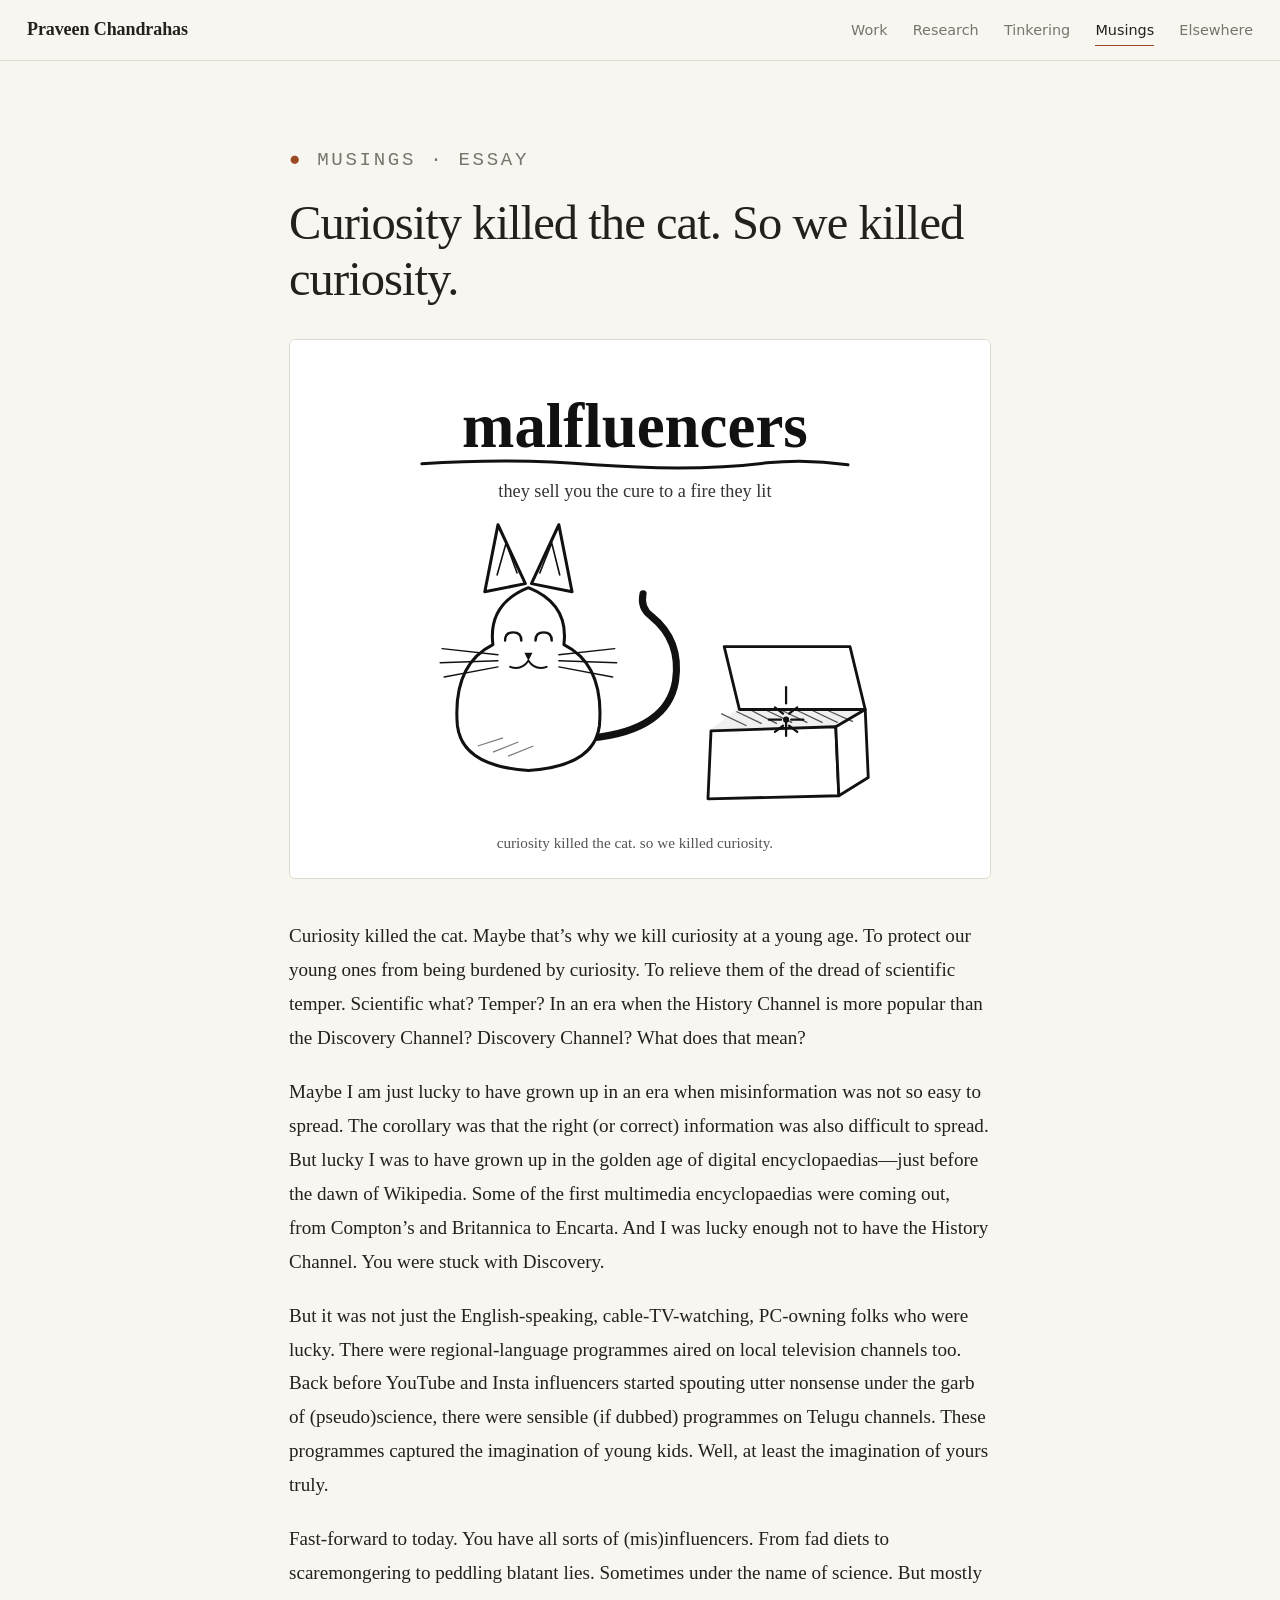
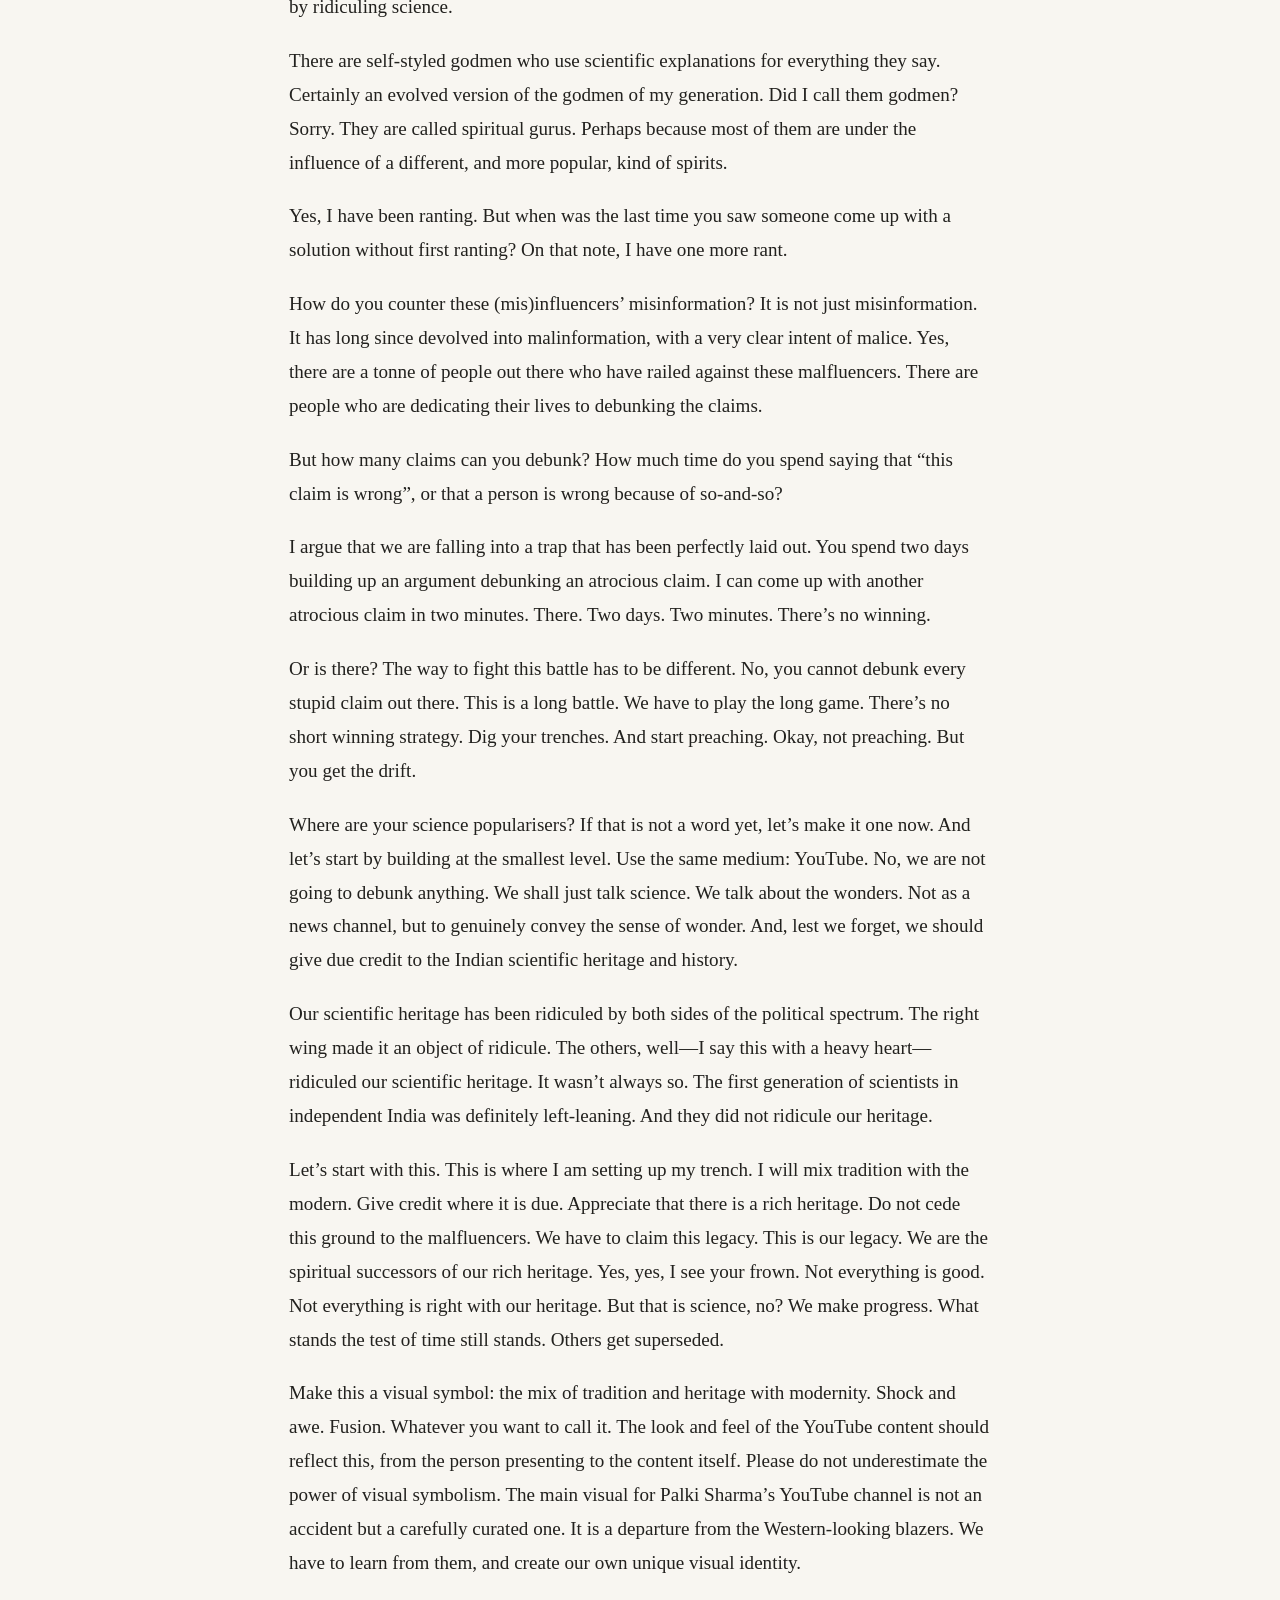
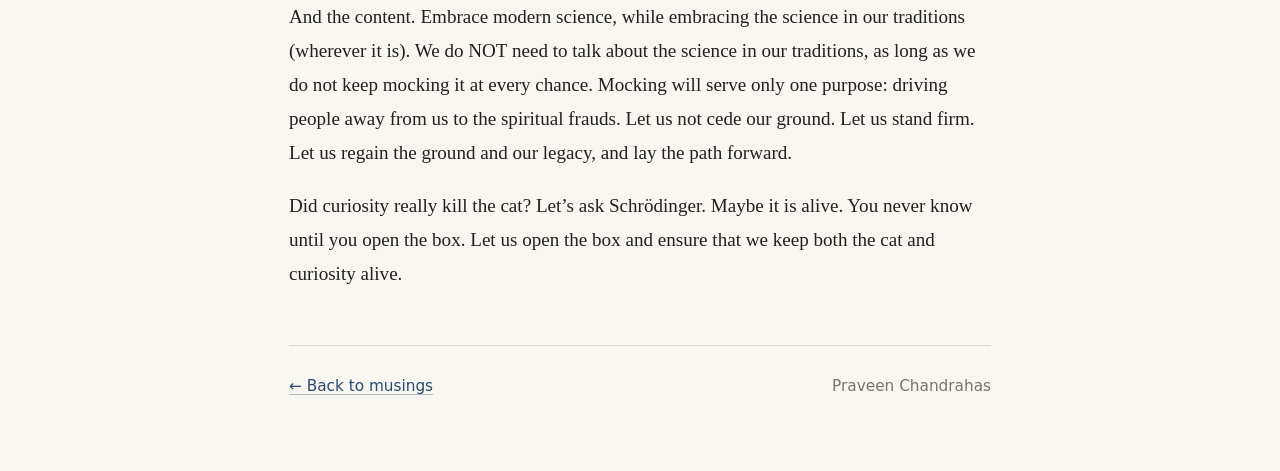
==== musings/curiosity-killed-the-cat.html @ 6cf4b05b "Add Musings section and first essay - Move shared styles to style.css - Add Musings card to the home" ====
<!doctype html>
<html lang="en">
<head>
<meta charset="utf-8">
<meta name="viewport" content="width=device-width, initial-scale=1">
<title>Curiosity killed the cat. So we killed curiosity. · Praveen Chandrahas</title>
<meta name="description" content="Debunking can't keep up with the claims. A case for playing the long game instead: keep science, and the wonder of it, alive in the open.">
<link rel="stylesheet" href="../style.css">
</head>
<body>

<header class="bar">
  <div class="bar-in">
    <a class="brand" href="../index.html">Praveen Chandrahas</a>
    <nav>
      <a href="../index.html#work">Work</a>
      <a href="../index.html#research">Research</a>
      <a href="../index.html#tinkering">Tinkering</a>
      <a href="../index.html#musings" class="on">Musings</a>
      <a href="../index.html#elsewhere">Elsewhere</a>
    </nav>
  </div>
</header>

<article class="article">
  <p class="eyebrow"><b>●</b> Musings · Essay</p>
  <h1>Curiosity killed the cat. So we killed curiosity.</h1>

  <figure>
    <img class="sketch" src="../assets/malfluencers-sketch.svg" alt="Ink sketch of a smiling cat beside an open box with a spark of light inside, under the word malfluencers">
  </figure>

  <p>Curiosity killed the cat. Maybe that’s why we kill curiosity at a young age. To protect our young ones from being burdened by curiosity. To relieve them of the dread of scientific temper. Scientific what? Temper? In an era when the History Channel is more popular than the Discovery Channel? Discovery Channel? What does that mean?</p>

  <p>Maybe I am just lucky to have grown up in an era when misinformation was not so easy to spread. The corollary was that the right (or correct) information was also difficult to spread. But lucky I was to have grown up in the golden age of digital encyclopaedias—just before the dawn of Wikipedia. Some of the first multimedia encyclopaedias were coming out, from Compton’s and Britannica to Encarta. And I was lucky enough not to have the History Channel. You were stuck with Discovery.</p>

  <p>But it was not just the English-speaking, cable-TV-watching, PC-owning folks who were lucky. There were regional-language programmes aired on local television channels too. Back before YouTube and Insta influencers started spouting utter nonsense under the garb of (pseudo)science, there were sensible (if dubbed) programmes on Telugu channels. These programmes captured the imagination of young kids. Well, at least the imagination of yours truly.</p>

  <p>Fast-forward to today. You have all sorts of (mis)influencers. From fad diets to scaremongering to peddling blatant lies. Sometimes under the name of science. But mostly by ridiculing science.</p>

  <p>There are self-styled godmen who use scientific explanations for everything they say. Certainly an evolved version of the godmen of my generation. Did I call them godmen? Sorry. They are called spiritual gurus. Perhaps because most of them are under the influence of a different, and more popular, kind of spirits.</p>

  <p>Yes, I have been ranting. But when was the last time you saw someone come up with a solution without first ranting? On that note, I have one more rant.</p>

  <p>How do you counter these (mis)influencers’ misinformation? It is not just misinformation. It has long since devolved into malinformation, with a very clear intent of malice. Yes, there are a tonne of people out there who have railed against these malfluencers. There are people who are dedicating their lives to debunking the claims.</p>

  <p>But how many claims can you debunk? How much time do you spend saying that “this claim is wrong”, or that a person is wrong because of so-and-so?</p>

  <p>I argue that we are falling into a trap that has been perfectly laid out. You spend two days building up an argument debunking an atrocious claim. I can come up with another atrocious claim in two minutes. There. Two days. Two minutes. There’s no winning.</p>

  <p>Or is there? The way to fight this battle has to be different. No, you cannot debunk every stupid claim out there. This is a long battle. We have to play the long game. There’s no short winning strategy. Dig your trenches. And start preaching. Okay, not preaching. But you get the drift.</p>

  <p>Where are your science popularisers? If that is not a word yet, let’s make it one now. And let’s start by building at the smallest level. Use the same medium: YouTube. No, we are not going to debunk anything. We shall just talk science. We talk about the wonders. Not as a news channel, but to genuinely convey the sense of wonder. And, lest we forget, we should give due credit to the Indian scientific heritage and history.</p>

  <p>Our scientific heritage has been ridiculed by both sides of the political spectrum. The right wing made it an object of ridicule. The others, well—I say this with a heavy heart—ridiculed our scientific heritage. It wasn’t always so. The first generation of scientists in independent India was definitely left-leaning. And they did not ridicule our heritage.</p>

  <p>Let’s start with this. This is where I am setting up my trench. I will mix tradition with the modern. Give credit where it is due. Appreciate that there is a rich heritage. Do not cede this ground to the malfluencers. We have to claim this legacy. This is our legacy. We are the spiritual successors of our rich heritage. Yes, yes, I see your frown. Not everything is good. Not everything is right with our heritage. But that is science, no? We make progress. What stands the test of time still stands. Others get superseded.</p>

  <p>Make this a visual symbol: the mix of tradition and heritage with modernity. Shock and awe. Fusion. Whatever you want to call it. The look and feel of the YouTube content should reflect this, from the person presenting to the content itself. Please do not underestimate the power of visual symbolism. The main visual for Palki Sharma’s YouTube channel is not an accident but a carefully curated one. It is a departure from the Western-looking blazers. We have to learn from them, and create our own unique visual identity.</p>

  <p>And the content. Embrace modern science, while embracing the science in our traditions (wherever it is). We do NOT need to talk about the science in our traditions, as long as we do not keep mocking it at every chance. Mocking will serve only one purpose: driving people away from us to the spiritual frauds. Let us not cede our ground. Let us stand firm. Let us regain the ground and our legacy, and lay the path forward.</p>

  <p>Did curiosity really kill the cat? Let’s ask Schrödinger. Maybe it is alive. You never know until you open the box. Let us open the box and ensure that we keep both the cat and curiosity alive.</p>

  <div class="end">
    <a href="../index.html#musings">← Back to musings</a>
    <span>Praveen Chandrahas</span>
  </div>
</article>

</body>
</html>
---- style.css ----
:root {
  --bg: #f8f6f1;
  --bg-soft: #f1eee6;
  --card: #fcfbf8;
  --fg: #22211e;
  --muted: #77746b;
  --rule: #dedacd;
  --accent: #9a4a22;
  --link: #2b4a6f;
  --serif: "Iowan Old Style", "Palatino Linotype", Palatino, "Book Antiqua", Georgia, serif;
  --sans: ui-sans-serif, system-ui, -apple-system, "Segoe UI", Roboto, sans-serif;
  --mono: ui-monospace, "SF Mono", Menlo, Consolas, monospace;
}
@media (prefers-color-scheme: dark) {
  :root {
    --bg: #141418;
    --bg-soft: #1a1a1f;
    --card: #191920;
    --fg: #e8e5dc;
    --muted: #9a978c;
    --rule: #2a2a31;
    --accent: #e0a77c;
    --link: #94b4d8;
  }
}
* { box-sizing: border-box; }
html { font-size: clamp(18px, 0.6vw + 8px, 20px); scroll-behavior: smooth; scroll-padding-top: 4.5rem; }
body {
  margin: 0; background: var(--bg); color: var(--fg);
  font-family: var(--serif); line-height: 1.7; -webkit-font-smoothing: antialiased;
}
::selection { background: var(--accent); color: var(--bg); }
a { color: var(--link); text-decoration: underline; text-decoration-color: color-mix(in srgb, var(--link) 35%, transparent); text-underline-offset: 3px; transition: color .15s, text-decoration-color .15s; }
a:hover { color: var(--accent); text-decoration-color: var(--accent); }

/* top bar */
.bar {
  position: sticky; top: 0; z-index: 10;
  background: color-mix(in srgb, var(--bg) 88%, transparent);
  backdrop-filter: blur(8px); -webkit-backdrop-filter: blur(8px);
  border-bottom: 1px solid var(--rule);
}
.bar-in {
  max-width: 78rem; margin: 0 auto; padding: .8rem 1.5rem;
  display: flex; align-items: baseline; justify-content: space-between; gap: 1rem; flex-wrap: wrap;
}
.brand { font-size: 1rem; font-weight: 600; color: var(--fg); text-decoration: none; letter-spacing: -.005em; }
nav { display: flex; gap: 1.4rem; font-family: var(--sans); font-size: .8rem; flex-wrap: wrap; }
nav a { color: var(--muted); text-decoration: none; padding-bottom: 2px; border-bottom: 1px solid transparent; }
nav a:hover, nav a.on { color: var(--fg); border-bottom-color: var(--accent); }

.wrap { max-width: 78rem; margin: 0 auto; padding: 0 1.5rem; }

/* hero */
.hero {
  padding: 3.75rem 0 3rem;
  display: grid; grid-template-columns: minmax(0, 1fr) minmax(0, 32rem);
  gap: 3rem; align-items: center;
}
.motif {
  order: 2; width: 100%; height: 21rem;
  color: var(--accent); opacity: .24; pointer-events: none;
  -webkit-mask-image: linear-gradient(to right, transparent, #000 28%);
  mask-image: linear-gradient(to right, transparent, #000 28%);
}
.motif path { vector-effect: non-scaling-stroke; }
.hero-in { max-width: 44rem; }
.eyebrow { font-family: var(--mono); font-size: .72rem; letter-spacing: .14em; text-transform: uppercase; color: var(--muted); margin: 0 0 1.25rem; }
.eyebrow b { color: var(--accent); font-weight: 500; }
h1 { font-size: clamp(2.2rem, 5.5vw, 3.4rem); font-weight: 500; letter-spacing: -.02em; line-height: 1.1; margin: 0 0 1.5rem; }
.lede { font-size: 1.35rem; line-height: 1.55; margin: 0 0 1.1rem; max-width: 42rem; }
.hero p.body { max-width: 42rem; margin: .65rem 0; }

/* sections */
section { padding: 2.5rem 0 2.75rem; border-top: 1px solid var(--rule); }
.label {
  font-family: var(--mono); font-size: .72rem; letter-spacing: .14em; text-transform: uppercase;
  color: var(--muted); margin: 0 0 1.5rem; display: flex; align-items: center; gap: .75rem;
}
.label b { color: var(--accent); font-weight: 500; }
.label::after { content: ""; flex: 1; height: 1px; background: var(--rule); }
.intro { max-width: 40rem; margin: 0 0 1.75rem; }

.grid { display: grid; gap: 1.25rem; }
.g2 { grid-template-columns: repeat(2, minmax(0, 1fr)); }
.g3 { grid-template-columns: repeat(3, minmax(0, 1fr)); }
.card {
  background: var(--card); border: 1px solid var(--rule); border-radius: 6px;
  padding: 1.4rem 1.5rem 1.5rem; transition: border-color .2s, transform .2s;
}
.card:hover { border-color: color-mix(in srgb, var(--accent) 55%, var(--rule)); }
.card h3 { font-size: 1.05rem; font-weight: 600; margin: 0 0 .15rem; line-height: 1.35; }
.card p { margin: .5rem 0 0; font-size: .95rem; line-height: 1.62; }
.tag { font-family: var(--mono); font-size: .66rem; letter-spacing: .1em; text-transform: uppercase; color: var(--accent); margin: 0 0 .6rem; }
.card .more { font-family: var(--sans); font-size: .8rem; margin-top: .9rem; display: inline-block; }

.question {
  margin: 0 0 1.5rem; padding: 1.5rem 1.75rem;
  background: var(--bg-soft); border-left: 2px solid var(--accent);
  font-style: italic; font-size: 1.2rem; line-height: 1.55;
}
.note { color: var(--muted); font-size: .92rem; margin: 1.5rem 0 0; max-width: 40rem; }

footer { border-top: 1px solid var(--rule); padding: 1.75rem 0 3rem; font-family: var(--mono); font-size: .7rem; letter-spacing: .06em; color: var(--muted); display: flex; justify-content: space-between; flex-wrap: wrap; gap: .5rem; }

@media (prefers-reduced-motion: no-preference) {
  .hero-in, section { animation: rise .6s ease both; }
  @keyframes rise { from { opacity: 0; transform: translateY(8px); } to { opacity: 1; transform: none; } }
}
@media (max-width: 820px) {
  .g3 { grid-template-columns: 1fr; }
  .g2 { grid-template-columns: 1fr; }
  .hero { padding: 2.5rem 0 2rem; grid-template-columns: 1fr; gap: 1.5rem; }
  .motif { height: 6rem; }
}

/* ---- musings (homepage card) ---- */
.feature {
  display: grid; grid-template-columns: minmax(0, 22rem) minmax(0, 1fr); gap: 2rem; align-items: center;
  background: var(--card); border: 1px solid var(--rule); border-radius: 6px; overflow: hidden;
  color: inherit; text-decoration: none; transition: border-color .2s;
}
.feature:hover { border-color: color-mix(in srgb, var(--accent) 55%, var(--rule)); color: inherit; }
.feature img { width: 100%; height: 100%; object-fit: cover; display: block; background: #fff; }
.feature-body { padding: 1.6rem 2rem 1.6rem 0; }
.feature-body h3 { font-size: 1.25rem; line-height: 1.3; margin: 0 0 .5rem; font-weight: 600; }
.feature-body p { margin: .4rem 0 0; font-size: .97rem; line-height: 1.62; }
.feature .more { font-family: var(--sans); font-size: .8rem; color: var(--link); margin-top: .9rem; display: inline-block; }
.feature:hover .more { color: var(--accent); }
@media (prefers-color-scheme: dark) {
  .sketch { filter: invert(1); }
  .feature img { background: #000; }
}
@media (max-width: 820px) {
  .feature { grid-template-columns: 1fr; gap: 0; }
  .feature-body { padding: 1.25rem 1.5rem 1.5rem; }
}

/* ---- essay page ---- */
.article { max-width: 42rem; margin: 0 auto; padding: 3.5rem 1.5rem 4rem; }
.article .eyebrow { margin-bottom: 1rem; }
.article h1 { font-size: clamp(1.9rem, 4.2vw, 2.7rem); line-height: 1.15; margin: 0 0 1.75rem; }
.article figure { margin: 0 0 2.25rem; border: 1px solid var(--rule); border-radius: 6px; overflow: hidden; background: #fff; }
.article figure img { display: block; width: 100%; height: auto; }
.article p { font-size: 1.06rem; line-height: 1.78; margin: 1.1rem 0; }
.article .end {
  margin-top: 3rem; padding-top: 1.5rem; border-top: 1px solid var(--rule);
  font-family: var(--sans); font-size: .85rem; color: var(--muted);
  display: flex; justify-content: space-between; flex-wrap: wrap; gap: .75rem;
}
@media (prefers-color-scheme: dark) { .article figure { background: #000; } }
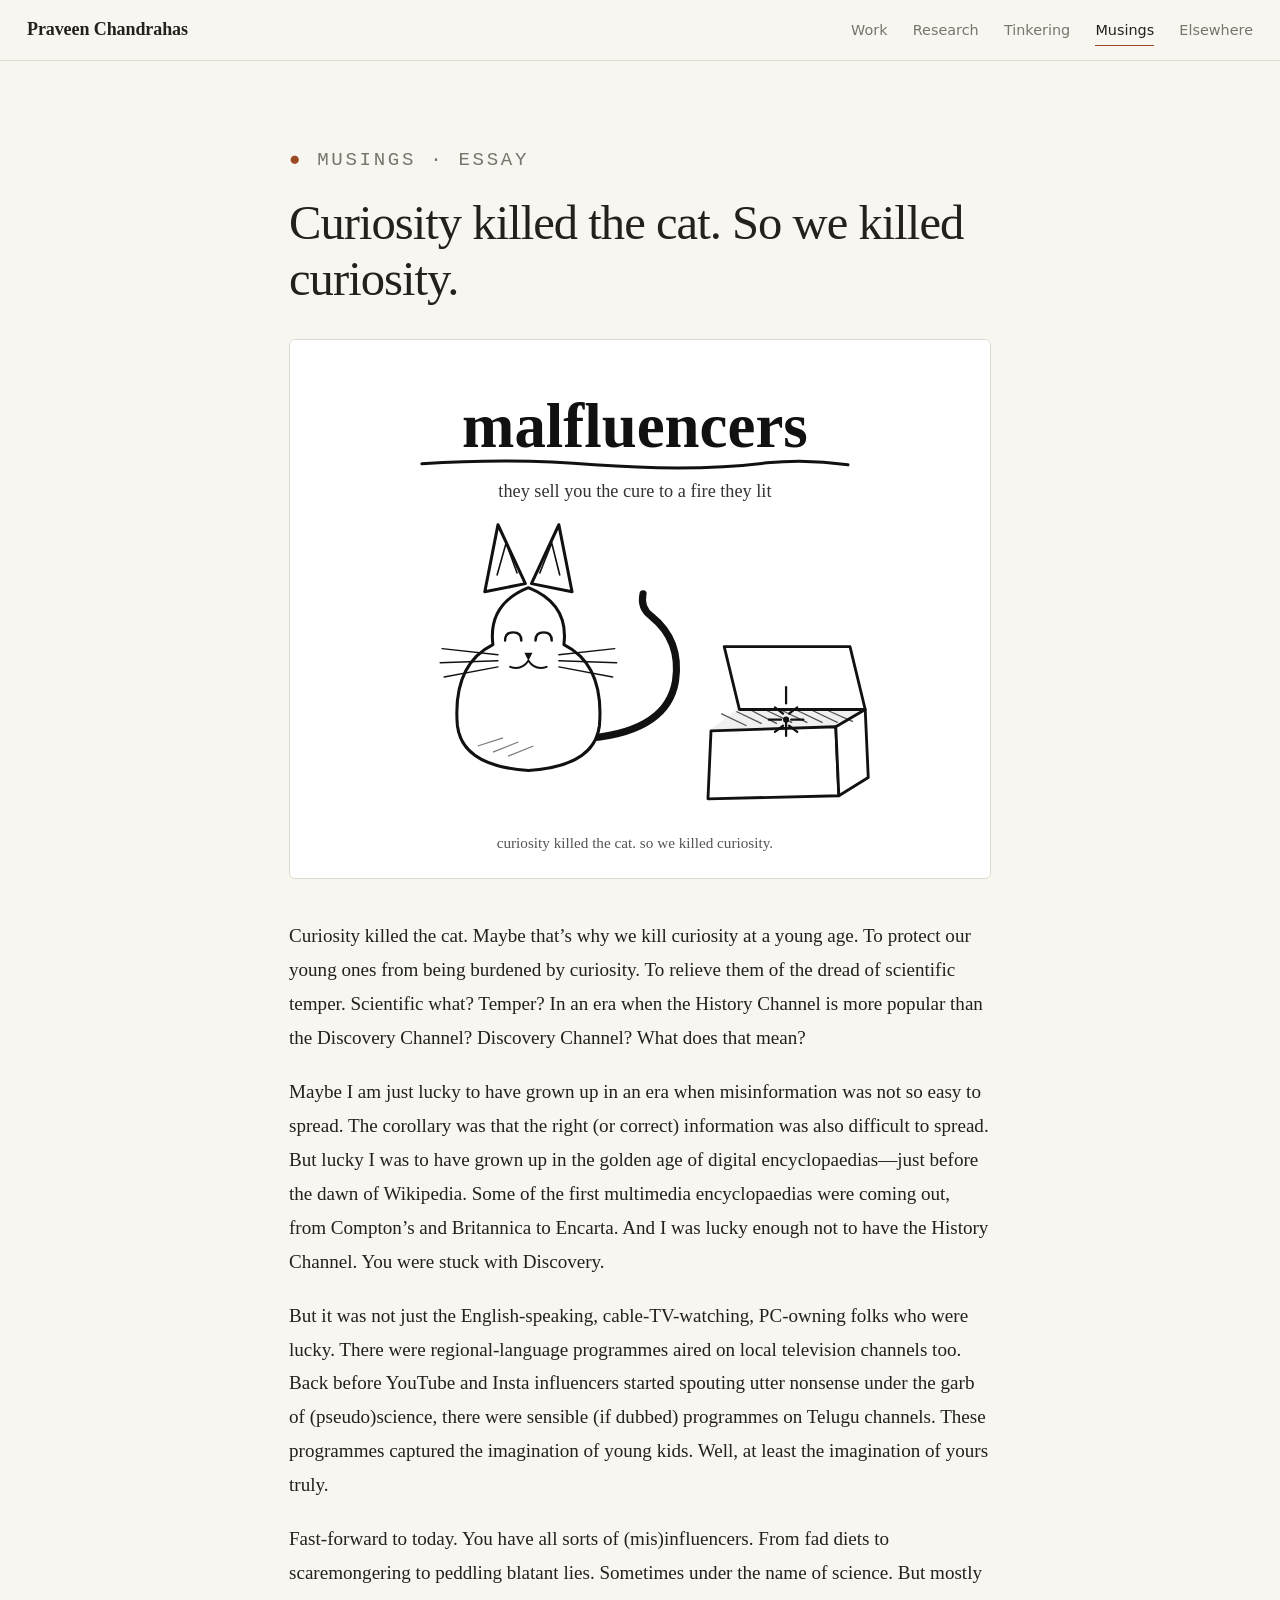
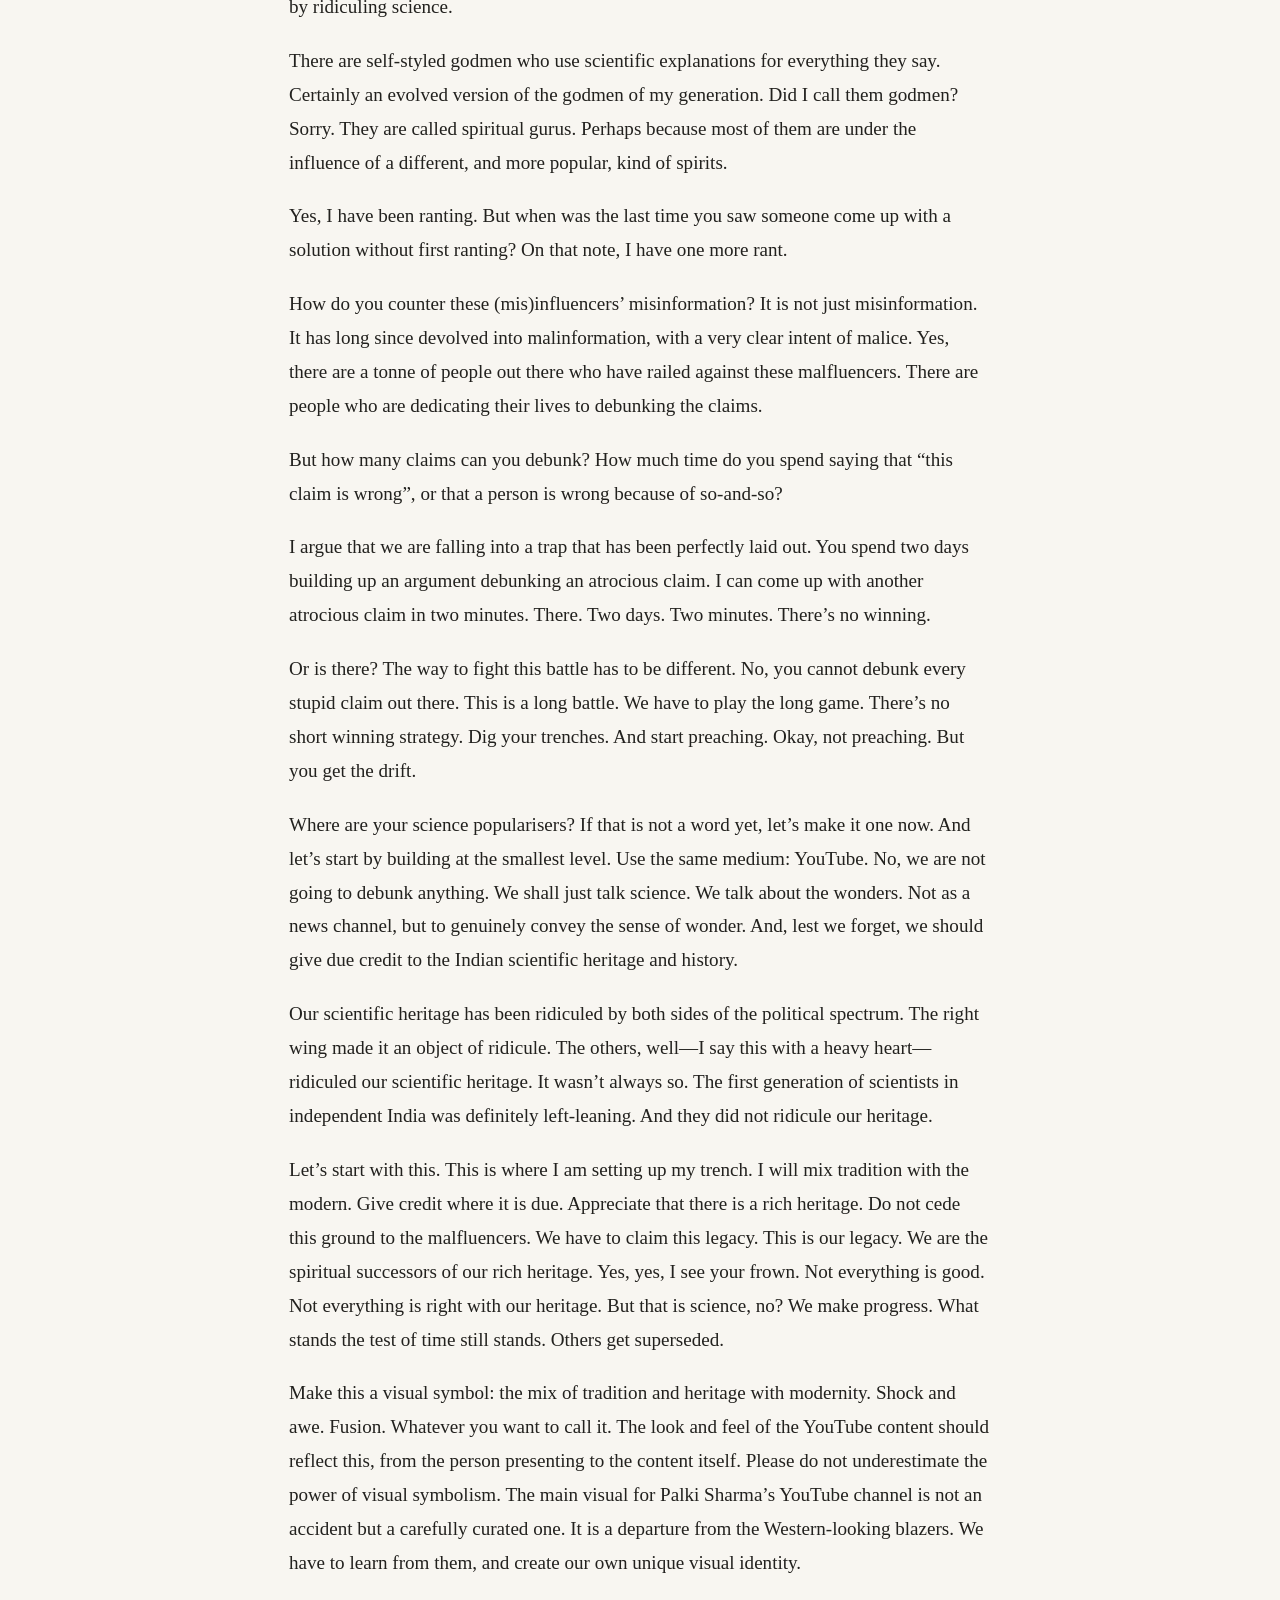
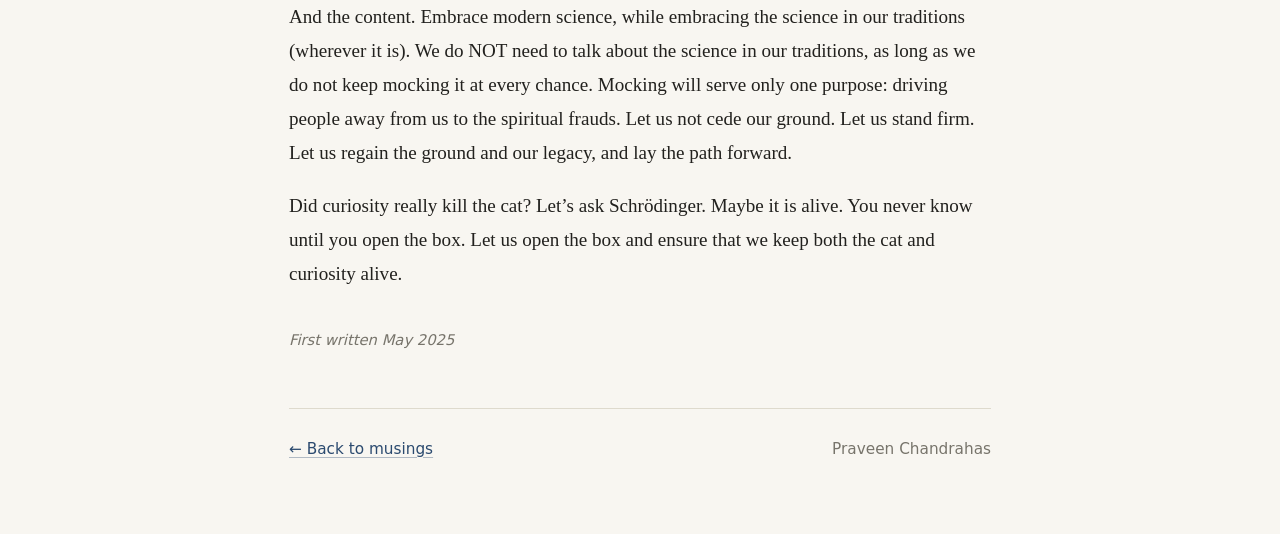
==== commit 164fe9ce: "Add first-written date to the essay Co-Authored-By: Claude Sonnet 5.5 <noreply@anthropic.com> Claude" ====
--- a/musings/curiosity-killed-the-cat.html
+++ b/musings/curiosity-killed-the-cat.html
@@ -62,6 +62,8 @@
 
   <p>Did curiosity really kill the cat? Let’s ask Schrödinger. Maybe it is alive. You never know until you open the box. Let us open the box and ensure that we keep both the cat and curiosity alive.</p>
 
+  <p class="written">First written May 2025</p>
+
   <div class="end">
     <a href="../index.html#musings">← Back to musings</a>
     <span>Praveen Chandrahas</span>
--- a/style.css
+++ b/style.css
@@ -149,3 +149,4 @@
   display: flex; justify-content: space-between; flex-wrap: wrap; gap: .75rem;
 }
 @media (prefers-color-scheme: dark) { .article figure { background: #000; } }
+.article .written { margin-top: 2rem; font-family: var(--sans); font-size: .82rem; font-style: italic; color: var(--muted); }
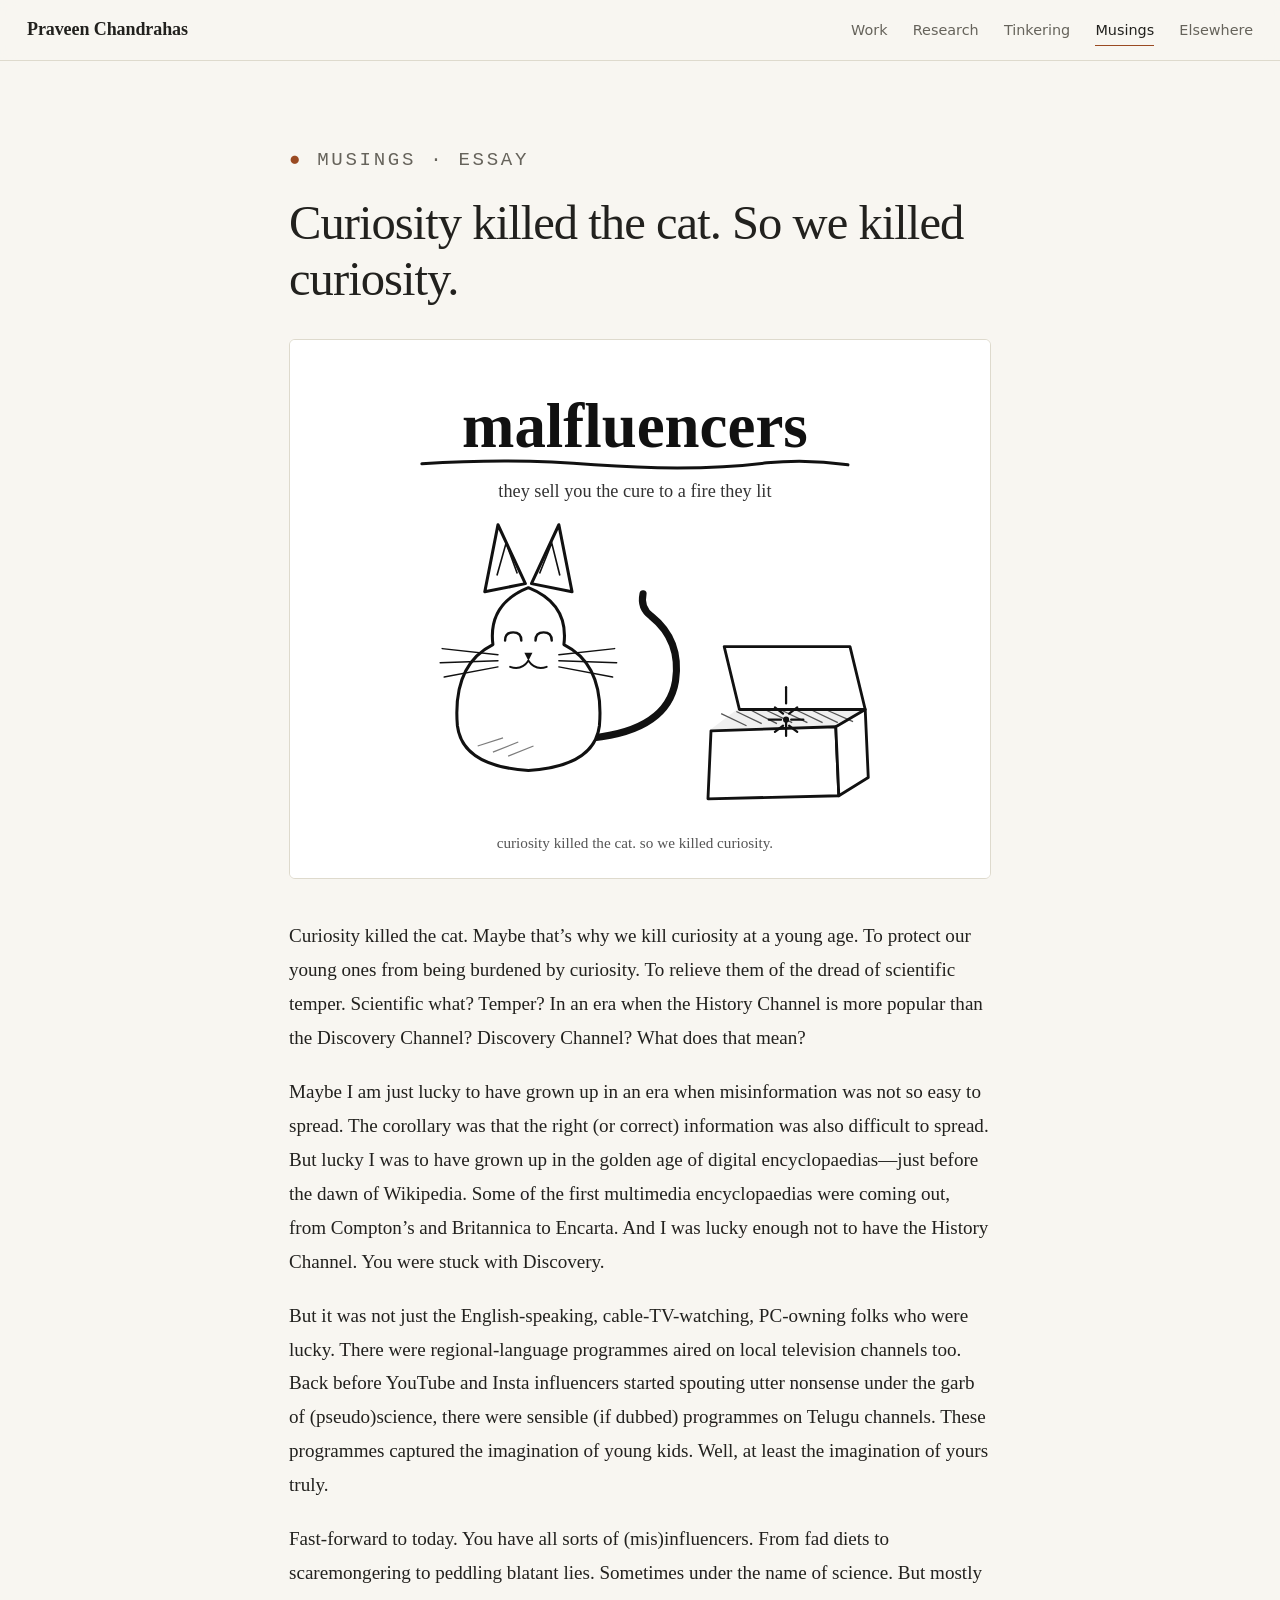
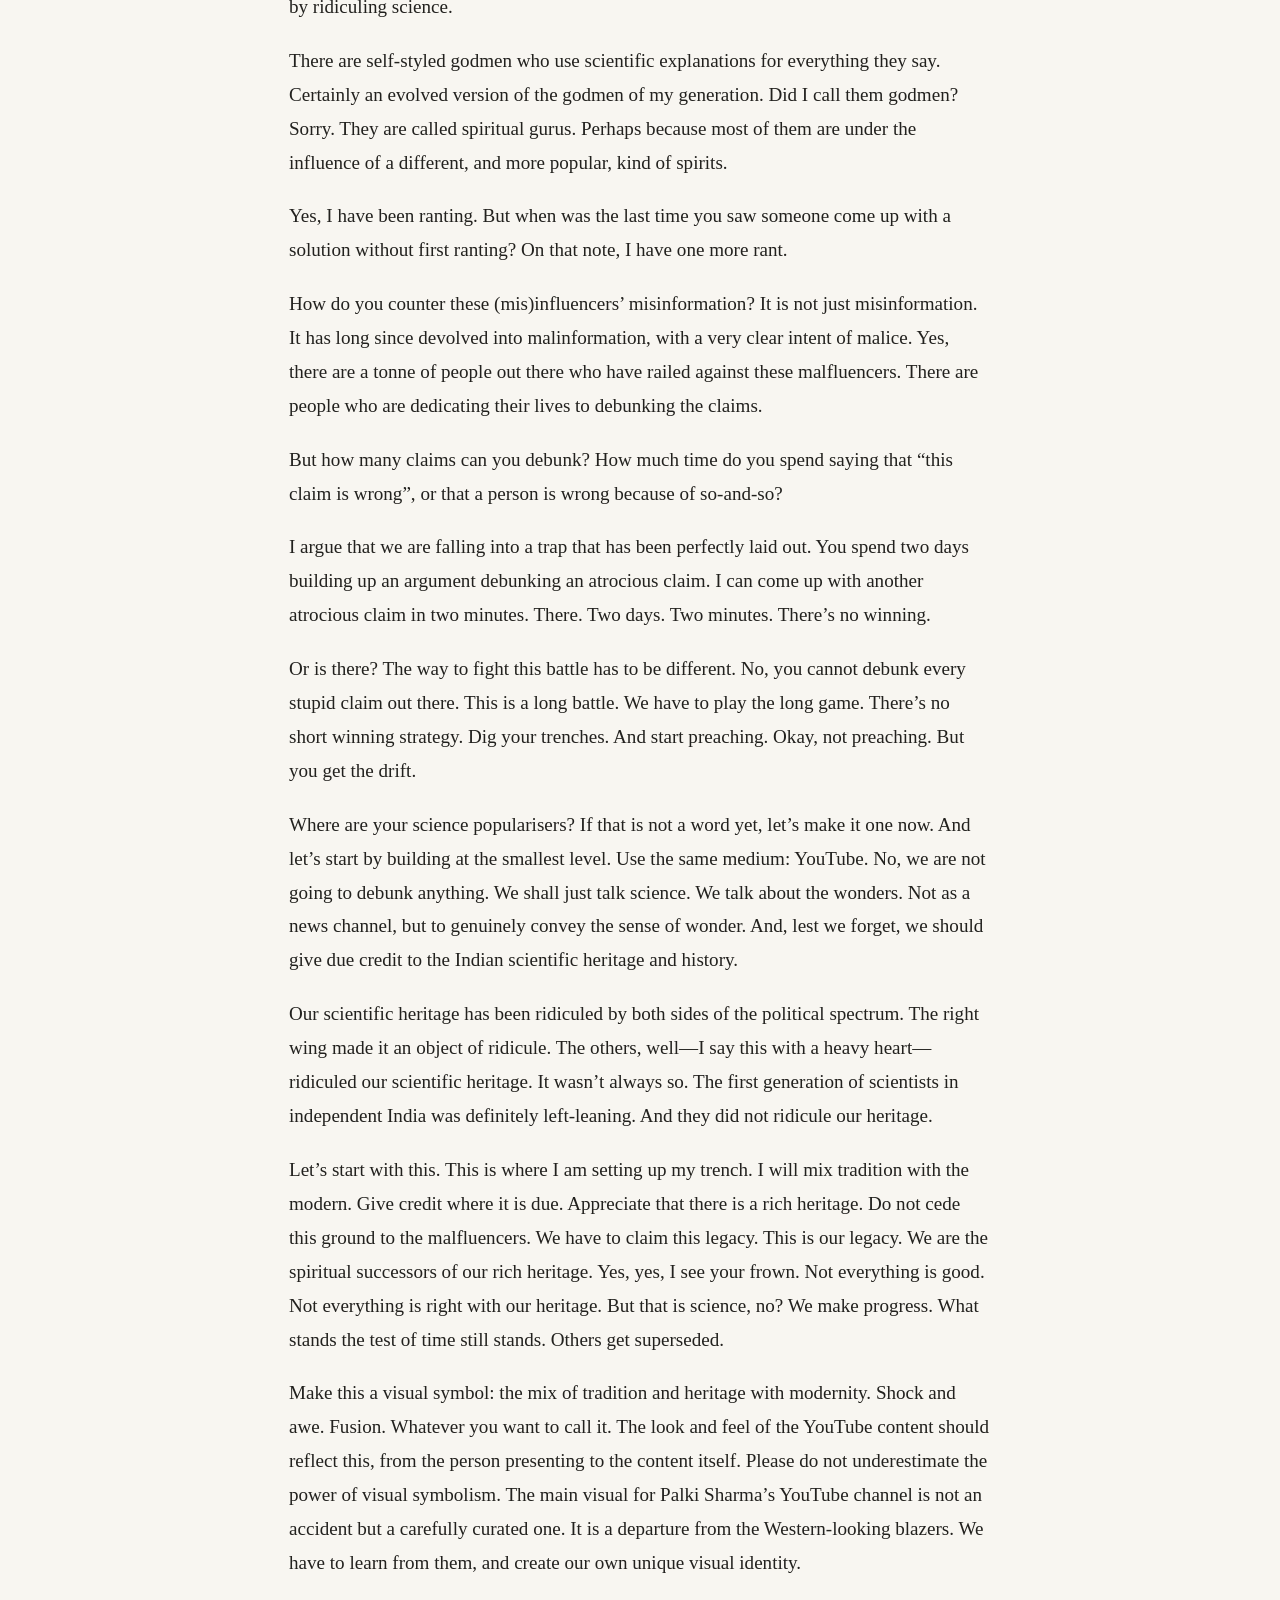
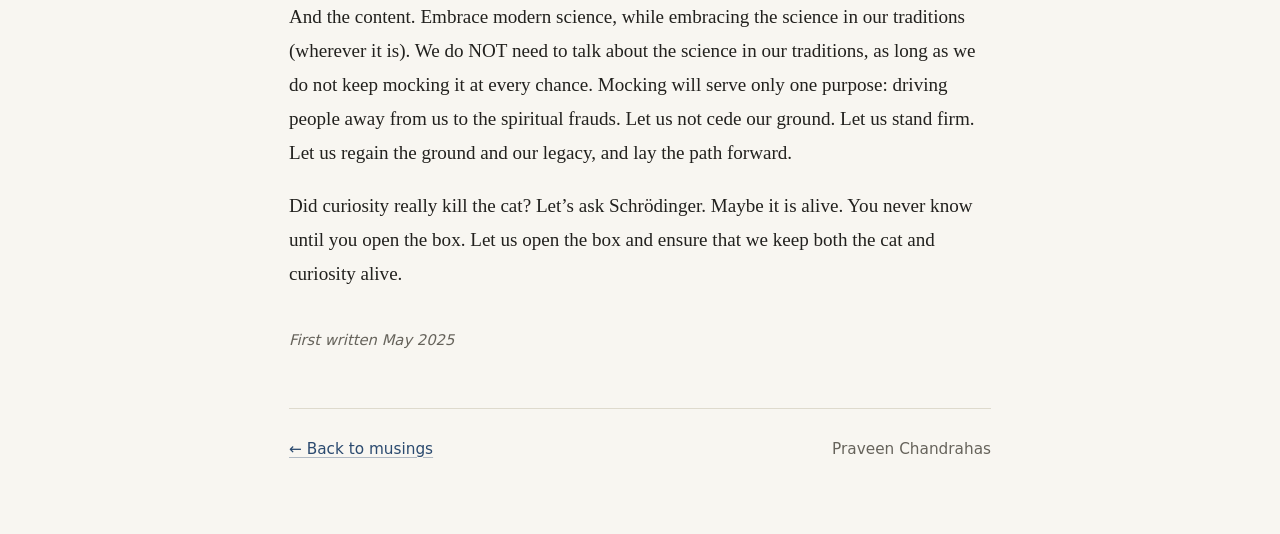
==== commit 2826a9f2: "Fix accessibility issues (contrast, heading order, main landmark) - Darken muted text colour in ligh" ====
--- a/musings/curiosity-killed-the-cat.html
+++ b/musings/curiosity-killed-the-cat.html
@@ -8,6 +8,7 @@
 <link rel="stylesheet" href="../style.css">
 </head>
 <body>
+<a class="skip" href="#main">Skip to content</a>
 
 <header class="bar">
   <div class="bar-in">
@@ -22,6 +23,7 @@
   </div>
 </header>
 
+<main id="main">
 <article class="article">
   <p class="eyebrow"><b>●</b> Musings · Essay</p>
   <h1>Curiosity killed the cat. So we killed curiosity.</h1>
@@ -69,6 +71,7 @@
     <span>Praveen Chandrahas</span>
   </div>
 </article>
+</main>
 
 </body>
 </html>
--- a/style.css
+++ b/style.css
@@ -3,7 +3,7 @@
   --bg-soft: #f1eee6;
   --card: #fcfbf8;
   --fg: #22211e;
-  --muted: #77746b;
+  --muted: #66635b;
   --rule: #dedacd;
   --accent: #9a4a22;
   --link: #2b4a6f;
@@ -150,3 +150,12 @@
 }
 @media (prefers-color-scheme: dark) { .article figure { background: #000; } }
 .article .written { margin-top: 2rem; font-family: var(--sans); font-size: .82rem; font-style: italic; color: var(--muted); }
+
+/* ---- accessibility ---- */
+h2.label { font-weight: 400; line-height: inherit; }
+.skip {
+  position: absolute; left: 1rem; top: -4rem; z-index: 20;
+  background: var(--fg); color: var(--bg); padding: .55rem .9rem; border-radius: 4px;
+  font-family: var(--sans); font-size: .85rem; text-decoration: none;
+}
+.skip:focus { top: .75rem; color: var(--bg); }
